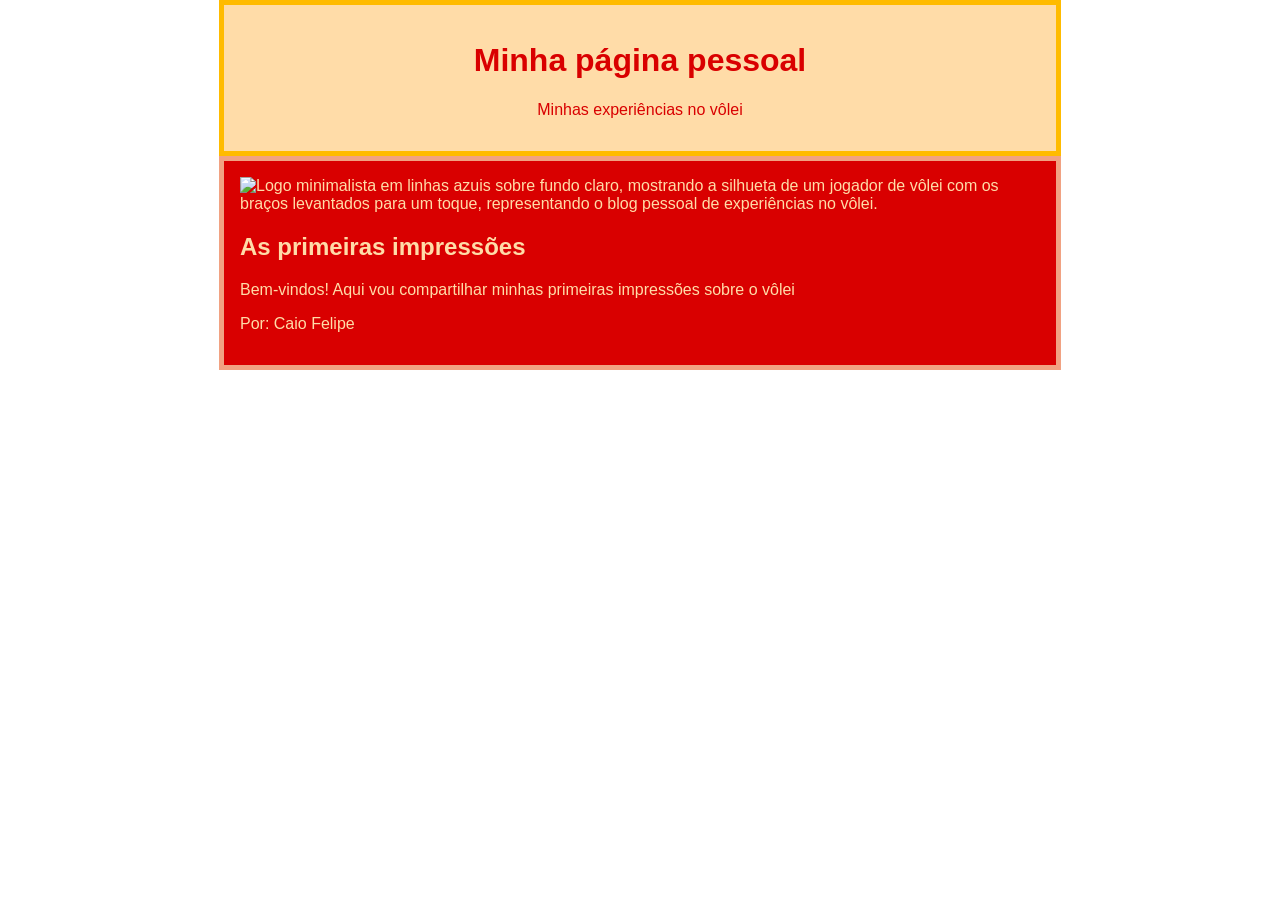
==== index.html @ bdc7987b "Add files via upload" ====
<!DOCTYPE html>
<html lang="pt-br">
<head>
    <meta charset="UTF-8">
    <meta name="viewport" content="width=device-width, initial-scale=1.0">
    <title>Página Pessoal</title>

    <style>
        header {
            background-color: #FFDCA8;
            color: #D90000;
            text-align: center;
            max-width: 800px;
            margin: 0 auto;
            padding:16px;
            border: 5px solid
             #ffbb00;
        }

        main {
            background-color: #D90000;
            color: #FFDCA8;
            max-width: 800px;
            margin: 0 auto;
            padding: 16px;
            border: 5px solid
             #f1a282;
        }

        body {
            margin: 0;
            font-family: Arial, sans-serif;
        }
    </style>
</head>

<body>
    <header>
        <h1>Minha página pessoal</h1>
        <p>Minhas experiências no vôlei</p>
    </header>
    <main>
        <img src="imagem-blog.png" alt="Logo minimalista em linhas azuis sobre fundo claro, mostrando a silhueta de um jogador de vôlei com os braços levantados para um toque, representando o blog pessoal de experiências no vôlei.">
        <h2>As primeiras impressões</h2>
        <p>Bem-vindos! Aqui vou compartilhar minhas primeiras impressões sobre o vôlei</p>
        <p>Por: Caio Felipe</p>
    </main>
</body>
</html>
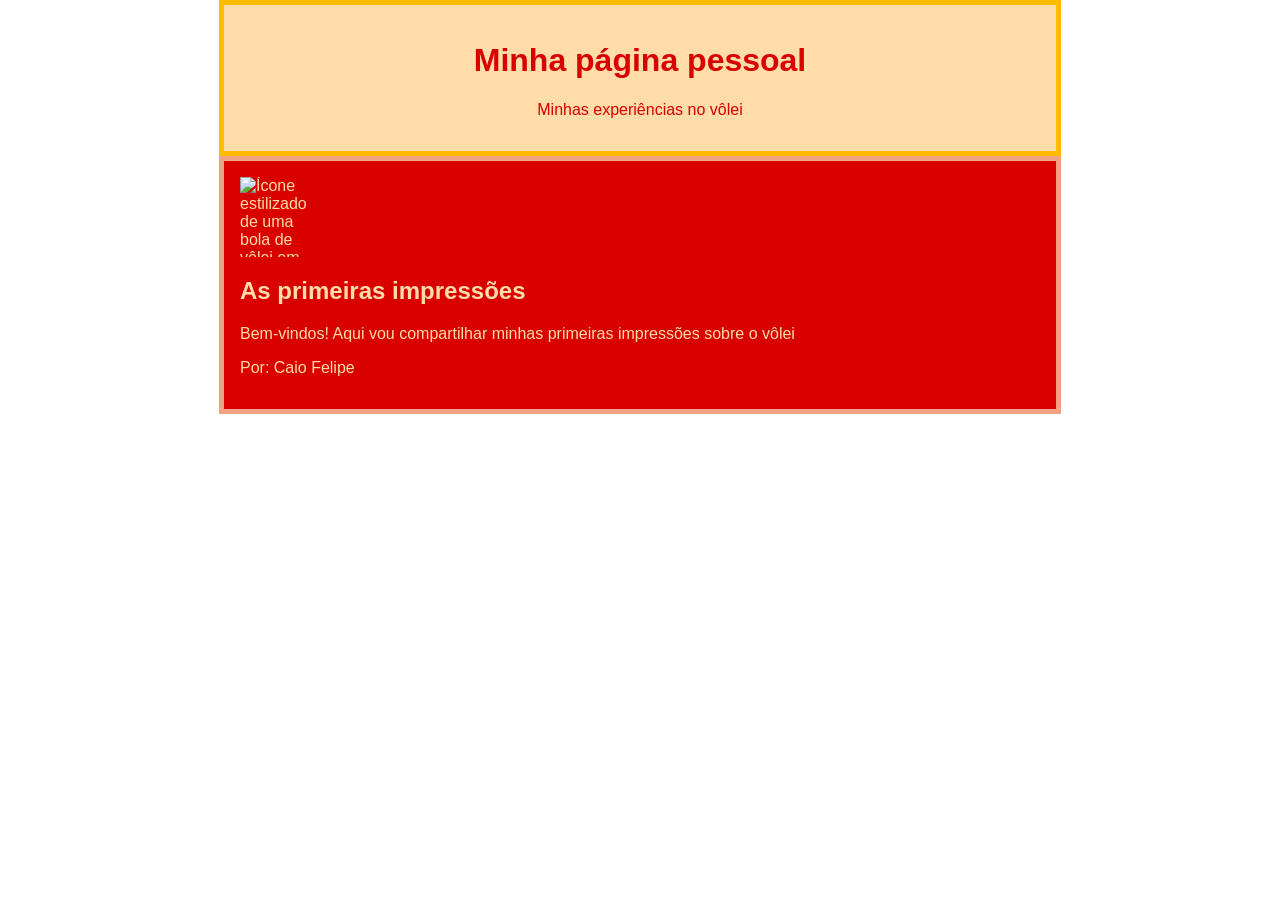
==== commit ec3c697e: "Add files via upload" ====
--- a/index.html
+++ b/index.html
@@ -6,15 +6,19 @@
     <title>Página Pessoal</title>
 
     <style>
+        body {
+            margin: 0;
+            font-family: Arial, sans-serif;
+        }
+
         header {
             background-color: #FFDCA8;
             color: #D90000;
             text-align: center;
             max-width: 800px;
             margin: 0 auto;
-            padding:16px;
-            border: 5px solid
-             #ffbb00;
+            padding: 16px;
+            border: 5px solid #ffbb00; 
         }
 
         main {
@@ -23,13 +27,15 @@
             max-width: 800px;
             margin: 0 auto;
             padding: 16px;
-            border: 5px solid
-             #f1a282;
-        }
+            border: 5px solid #f1a282; 
+        } /* Fechou o main corretamente aqui */
 
-        body {
-            margin: 0;
-            font-family: Arial, sans-serif;
+        /* Criou a classe isolada para a imagem aqui */
+        .logo-volei {
+            width: 80px;
+            height: 80px;
+            display: block;
+            margin-bottom: 15px;
         }
     </style>
 </head>
@@ -40,7 +46,8 @@
         <p>Minhas experiências no vôlei</p>
     </header>
     <main>
-        <img src="imagem-blog.png" alt="Logo minimalista em linhas azuis sobre fundo claro, mostrando a silhueta de um jogador de vôlei com os braços levantados para um toque, representando o blog pessoal de experiências no vôlei.">
+        <img src="imagem-blog.png" class="logo-volei" alt="Ícone estilizado de uma bola de vôlei em movimento com o traçado de uma mão abaixo dela, em tom bege claro (#FFDCA8) centralizado sobre um fundo totalmente vermelho sólido (#D90000).">
+        
         <h2>As primeiras impressões</h2>
         <p>Bem-vindos! Aqui vou compartilhar minhas primeiras impressões sobre o vôlei</p>
         <p>Por: Caio Felipe</p>
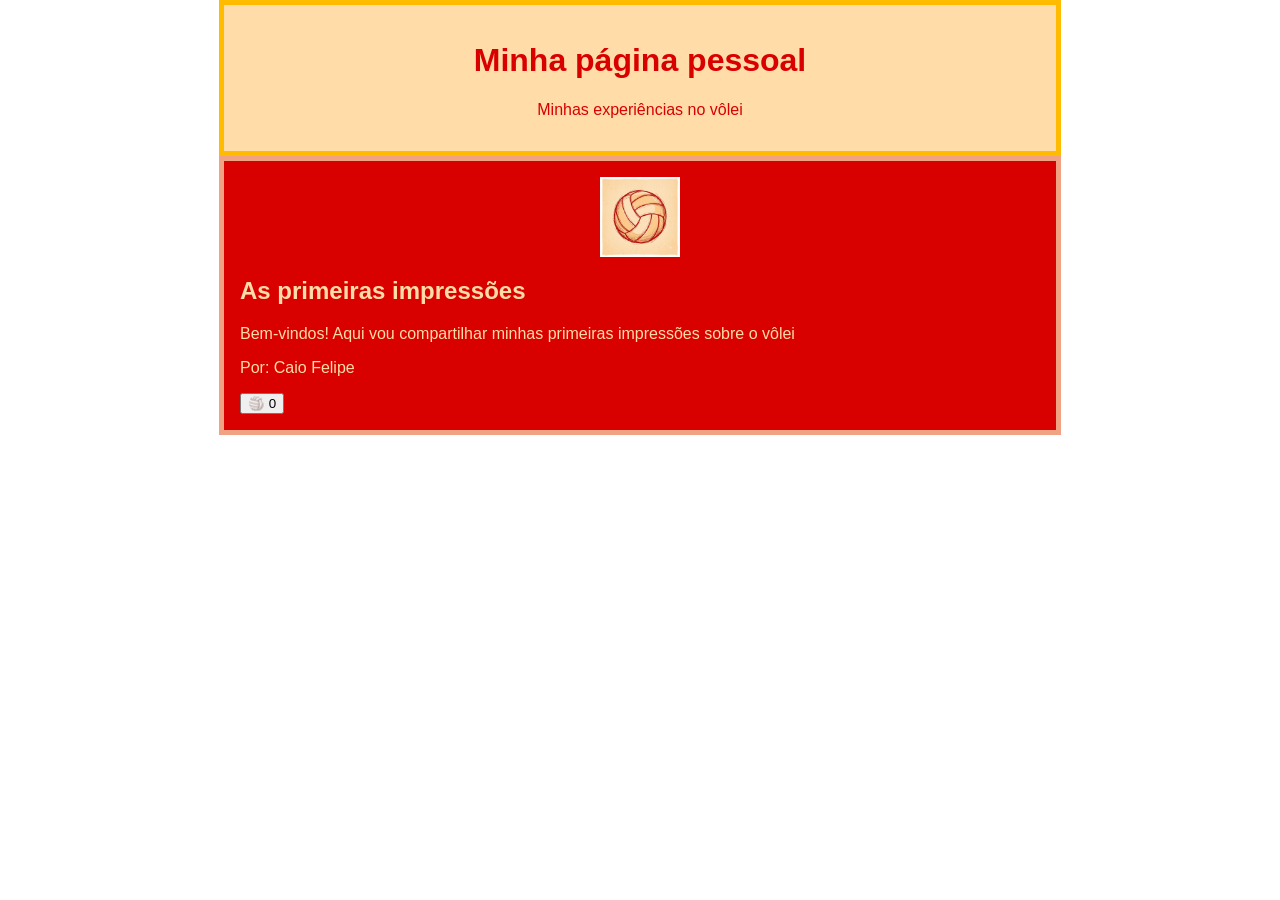
==== commit b2aceded: "Add files via upload" ====
--- a/index.html
+++ b/index.html
@@ -18,7 +18,7 @@
             max-width: 800px;
             margin: 0 auto;
             padding: 16px;
-            border: 5px solid #ffbb00; 
+            border: 5px solid #ffbb00;
         }
 
         main {
@@ -27,16 +27,19 @@
             max-width: 800px;
             margin: 0 auto;
             padding: 16px;
-            border: 5px solid #f1a282; 
-        } /* Fechou o main corretamente aqui */
+            border: 5px solid #f1a282;
+        }
 
-        /* Criou a classe isolada para a imagem aqui */
-        .logo-volei {
-            width: 80px;
-            height: 80px;
+        main img {
+            max-width: 100%;
+            height: auto;
             display: block;
-            margin-bottom: 15px;
+            margin: 0 auto 16px auto;
         }
+        img {
+    width: 80px;
+    height: 80px;
+}
     </style>
 </head>
 
@@ -46,11 +49,23 @@
         <p>Minhas experiências no vôlei</p>
     </header>
     <main>
-        <img src="imagem-blog.png" class="logo-volei" alt="Ícone estilizado de uma bola de vôlei em movimento com o traçado de uma mão abaixo dela, em tom bege claro (#FFDCA8) centralizado sobre um fundo totalmente vermelho sólido (#D90000).">
-        
+        <img src="imagem-01.png" alt="Uma ilustração em estilo de desenho à mão de uma bola de vôlei clássica, centralizada num quadrado. A bola é composta por painéis de cor creme (#FFDCA8) e contornada com traços rústicos e expressivos em vermelho (#D90000). O fundo tem uma textura de papel antigo, com uma borda branca desgastada. A imagem não contém texto e está em formato 1:1.">
+    
         <h2>As primeiras impressões</h2>
         <p>Bem-vindos! Aqui vou compartilhar minhas primeiras impressões sobre o vôlei</p>
         <p>Por: Caio Felipe</p>
+        <button>🏐 <span>0</span></button>
+        
     </main>
 </body>
+<script>
+    const botao = document.querySelector("button");
+    botao.addEventListener("click", botaoClicado);
+
+    function botaoClicado() {
+        console.log("fui cliado");
+        let texto = botao.querySelector("span");
+        texto.textContent++;
+    }
+</script>
 </html>
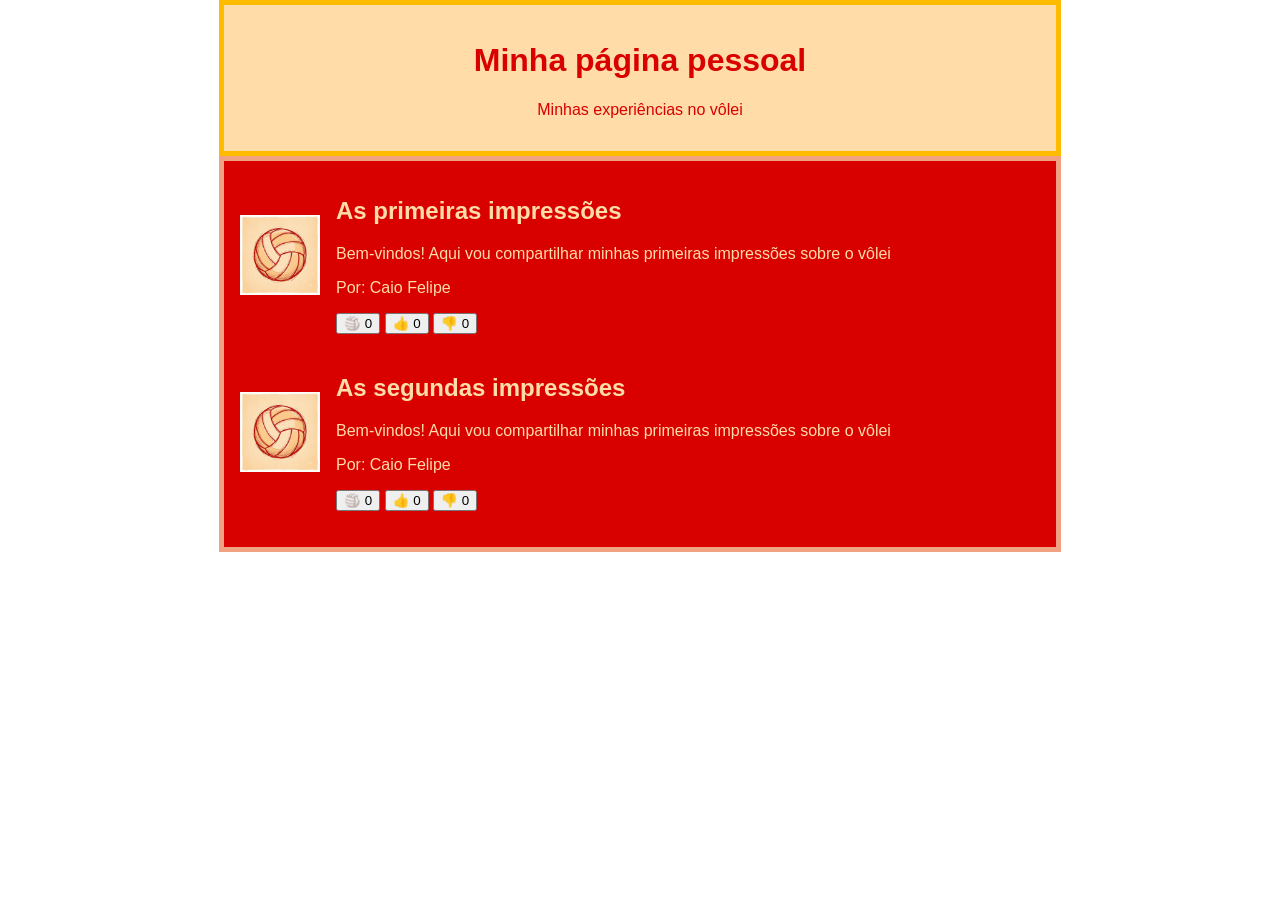
==== commit 49566c94: "Add files via upload" ====
--- a/index.html
+++ b/index.html
@@ -30,16 +30,23 @@
             border: 5px solid #f1a282;
         }
 
+        article {
+            display: flex;
+            align-items: center;
+            gap: 16px;
+            margin-bottom: 20px;
+        }
+
         main img {
             max-width: 100%;
             height: auto;
             display: block;
-            margin: 0 auto 16px auto;
         }
+
         img {
-    width: 80px;
-    height: 80px;
-}
+            width: 80px;
+            height: 80px;
+        }
     </style>
 </head>
 
@@ -48,24 +55,52 @@
         <h1>Minha página pessoal</h1>
         <p>Minhas experiências no vôlei</p>
     </header>
+    
     <main>
-        <img src="imagem-01.png" alt="Uma ilustração em estilo de desenho à mão de uma bola de vôlei clássica, centralizada num quadrado. A bola é composta por painéis de cor creme (#FFDCA8) e contornada com traços rústicos e expressivos em vermelho (#D90000). O fundo tem uma textura de papel antigo, com uma borda branca desgastada. A imagem não contém texto e está em formato 1:1.">
-    
-        <h2>As primeiras impressões</h2>
-        <p>Bem-vindos! Aqui vou compartilhar minhas primeiras impressões sobre o vôlei</p>
-        <p>Por: Caio Felipe</p>
-        <button>🏐 <span>0</span></button>
+        <article>
+            <img src="imagem-01.png" alt="Uma ilustração em estilo de desenho à mão de uma bola de vôlei clássica, centralizada num quadrado. A bola é composta por painéis de cor creme (#FFDCA8) e contornada com traços rústicos e expressivos em vermelho (#D90000). O fundo tem uma textura de papel antigo, com uma borda branca desgastada. A imagem não contém texto e está em formato 1:1.">
+            <div>
+                <h2>As primeiras impressões</h2>
+                <p>Bem-vindos! Aqui vou compartilhar minhas primeiras impressões sobre o vôlei</p>
+                <p>Por: Caio Felipe</p>
+                <button>🏐 <span>0</span></button>
+                <button>👍 <span>0</span></button>
+                <button>👎 <span>0</span></button>
+            </div>
+        </article>
         
+        <article>
+            <img src="imagem-01.png" alt="Uma ilustração em estilo de desenho à mão de uma bola de vôlei clássica, centralizada num quadrado. A bola é composta por painéis de cor creme (#FFDCA8) e contornada com traços rústicos e expressivos em vermelho (#D90000). O fundo tem uma textura de papel antigo, com uma borda branca desgastada. A imagem não contém texto e está em formato 1:1.">
+            <div>
+                <h2>As segundas impressões</h2>
+                <p>Bem-vindos! Aqui vou compartilhar minhas primeiras impressões sobre o vôlei</p>
+                <p>Por: Caio Felipe</p>
+                <button>🏐 <span>0</span></button>
+                <button>👍 <span>0</span></button>
+                <button>👎 <span>0</span></button>
+            </div>
+        </article>
     </main>
+
+    <script>
+        const botoes = document.querySelectorAll("button");
+        
+        botoes.forEach(function(botao) {
+            let curtiu = false;
+            
+            botao.addEventListener("click", function() {
+                console.log("fui clicado");
+                let texto = botao.querySelector("span");
+                
+                if (curtiu === false) {
+                    texto.textContent++;
+                    curtiu = true;
+                } else { 
+                    texto.textContent--;
+                    curtiu = false;
+                }
+            });
+        });
+    </script>
 </body>
-<script>
-    const botao = document.querySelector("button");
-    botao.addEventListener("click", botaoClicado);
-
-    function botaoClicado() {
-        console.log("fui cliado");
-        let texto = botao.querySelector("span");
-        texto.textContent++;
-    }
-</script>
 </html>
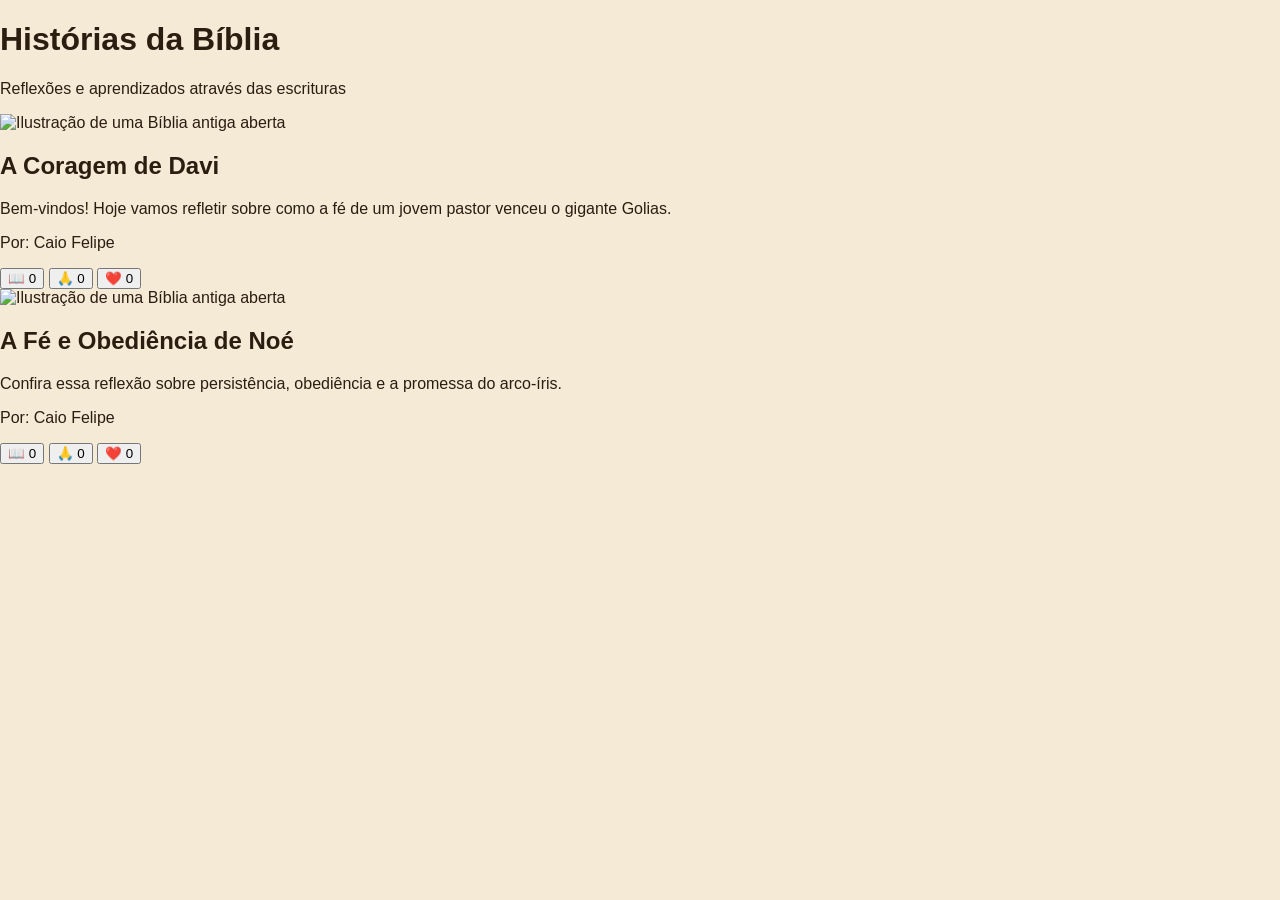
==== commit f19aa84f: "Add files via upload" ====
--- a/index.html
+++ b/index.html
@@ -3,81 +3,49 @@
 <head>
     <meta charset="UTF-8">
     <meta name="viewport" content="width=device-width, initial-scale=1.0">
-    <title>Página Pessoal</title>
+    <title>Histórias Bíblicas</title>
 
     <style>
         body {
             margin: 0;
             font-family: Arial, sans-serif;
-        }
-
-        header {
-            background-color: #FFDCA8;
-            color: #D90000;
-            text-align: center;
-            max-width: 800px;
-            margin: 0 auto;
-            padding: 16px;
-            border: 5px solid #ffbb00;
-        }
-
-        main {
-            background-color: #D90000;
-            color: #FFDCA8;
-            max-width: 800px;
-            margin: 0 auto;
-            padding: 16px;
-            border: 5px solid #f1a282;
-        }
-
-        article {
-            display: flex;
-            align-items: center;
-            gap: 16px;
-            margin-bottom: 20px;
-        }
-
-        main img {
-            max-width: 100%;
-            height: auto;
-            display: block;
-        }
-
-        img {
-            width: 80px;
-            height: 80px;
+            background-color: #F4EAD5;
+            color: #2C1D11;
+}
+        button:hover {
+            background-color: #D6C0A0;
         }
     </style>
 </head>
 
 <body>
     <header>
-        <h1>Minha página pessoal</h1>
-        <p>Minhas experiências no vôlei</p>
+        <h1>Histórias da Bíblia</h1>
+        <p>Reflexões e aprendizados através das escrituras</p>
     </header>
     
     <main>
         <article>
-            <img src="imagem-01.png" alt="Uma ilustração em estilo de desenho à mão de uma bola de vôlei clássica, centralizada num quadrado. A bola é composta por painéis de cor creme (#FFDCA8) e contornada com traços rústicos e expressivos em vermelho (#D90000). O fundo tem uma textura de papel antigo, com uma borda branca desgastada. A imagem não contém texto e está em formato 1:1.">
+            <img src="biblia.png" alt="Ilustração de uma Bíblia antiga aberta">
             <div>
-                <h2>As primeiras impressões</h2>
-                <p>Bem-vindos! Aqui vou compartilhar minhas primeiras impressões sobre o vôlei</p>
+                <h2>A Coragem de Davi</h2>
+                <p>Bem-vindos! Hoje vamos refletir sobre como a fé de um jovem pastor venceu o gigante Golias.</p>
                 <p>Por: Caio Felipe</p>
-                <button>🏐 <span>0</span></button>
-                <button>👍 <span>0</span></button>
-                <button>👎 <span>0</span></button>
+                <button>📖 <span>0</span></button>
+                <button>🙏 <span>0</span></button>
+                <button>❤️ <span>0</span></button>
             </div>
         </article>
         
         <article>
-            <img src="imagem-01.png" alt="Uma ilustração em estilo de desenho à mão de uma bola de vôlei clássica, centralizada num quadrado. A bola é composta por painéis de cor creme (#FFDCA8) e contornada com traços rústicos e expressivos em vermelho (#D90000). O fundo tem uma textura de papel antigo, com uma borda branca desgastada. A imagem não contém texto e está em formato 1:1.">
+            <img src="biblia.png" alt="Ilustração de uma Bíblia antiga aberta">
             <div>
-                <h2>As segundas impressões</h2>
-                <p>Bem-vindos! Aqui vou compartilhar minhas primeiras impressões sobre o vôlei</p>
+                <h2>A Fé e Obediência de Noé</h2>
+                <p>Confira essa reflexão sobre persistência, obediência e a promessa do arco-íris.</p>
                 <p>Por: Caio Felipe</p>
-                <button>🏐 <span>0</span></button>
-                <button>👍 <span>0</span></button>
-                <button>👎 <span>0</span></button>
+                <button>📖 <span>0</span></button>
+                <button>🙏 <span>0</span></button>
+                <button>❤️ <span>0</span></button>
             </div>
         </article>
     </main>
@@ -89,14 +57,13 @@
             let curtiu = false;
             
             botao.addEventListener("click", function() {
-                console.log("fui clicado");
                 let texto = botao.querySelector("span");
                 
                 if (curtiu === false) {
-                    texto.textContent++;
+                    texto.textContent = Number(texto.textContent) + 1;
                     curtiu = true;
                 } else { 
-                    texto.textContent--;
+                    texto.textContent = Number(texto.textContent) - 1;
                     curtiu = false;
                 }
             });
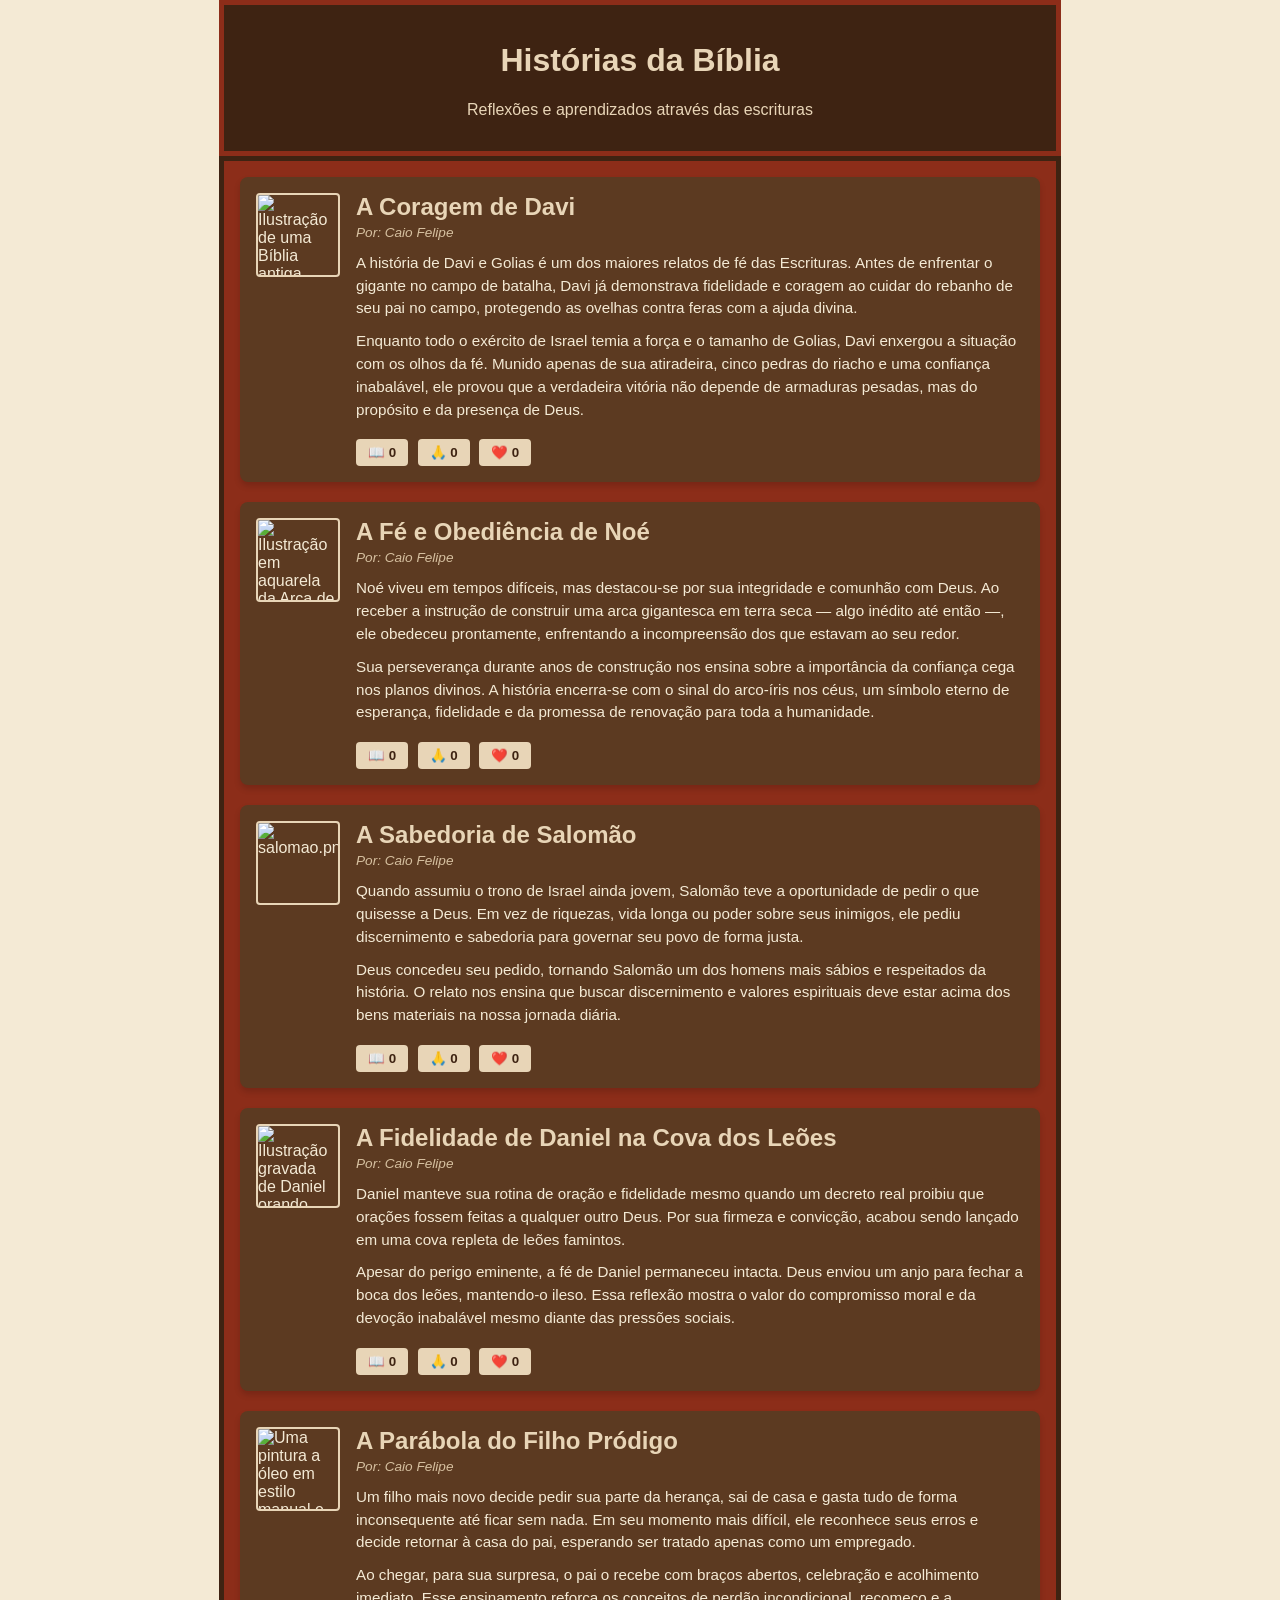
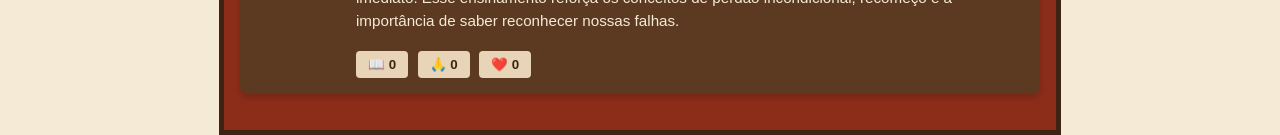
==== commit f73c8a17: "Add files via upload" ====
--- a/index.html
+++ b/index.html
@@ -4,18 +4,7 @@
     <meta charset="UTF-8">
     <meta name="viewport" content="width=device-width, initial-scale=1.0">
     <title>Histórias Bíblicas</title>
-
-    <style>
-        body {
-            margin: 0;
-            font-family: Arial, sans-serif;
-            background-color: #F4EAD5;
-            color: #2C1D11;
-}
-        button:hover {
-            background-color: #D6C0A0;
-        }
-    </style>
+    <link rel="stylesheet" href="style.css">
 </head>
 
 <body>
@@ -25,27 +14,103 @@
     </header>
     
     <main>
+        <!-- História 1 -->
         <article>
-            <img src="biblia.png" alt="Ilustração de uma Bíblia antiga aberta">
-            <div>
+            <img src="davi.png" alt="Ilustração de uma Bíblia antiga aberta mostrando o jovem Davi enfrentando o gigante Golias">
+            <div class="conteudo-card">
                 <h2>A Coragem de Davi</h2>
-                <p>Bem-vindos! Hoje vamos refletir sobre como a fé de um jovem pastor venceu o gigante Golias.</p>
-                <p>Por: Caio Felipe</p>
-                <button>📖 <span>0</span></button>
-                <button>🙏 <span>0</span></button>
-                <button>❤️ <span>0</span></button>
+                <p class="autor">Por: Caio Felipe</p>
+
+                <div class="texto-historia">
+                    <p>A história de Davi e Golias é um dos maiores relatos de fé das Escrituras. Antes de enfrentar o gigante no campo de batalha, Davi já demonstrava fidelidade e coragem ao cuidar do rebanho de seu pai no campo, protegendo as ovelhas contra feras com a ajuda divina.</p>
+                    <p>Enquanto todo o exército de Israel temia a força e o tamanho de Golias, Davi enxergou a situação com os olhos da fé. Munido apenas de sua atiradeira, cinco pedras do riacho e uma confiança inabalável, ele provou que a verdadeira vitória não depende de armaduras pesadas, mas do propósito e da presença de Deus.</p>
+                </div>
+
+                <div class="botoes-interacao">
+                    <button>📖 <span>0</span></button>
+                    <button>🙏 <span>0</span></button>
+                    <button>❤️ <span>0</span></button>
+                </div>
             </div>
         </article>
-        
+
+        <!-- História 2 -->
         <article>
-            <img src="biblia.png" alt="Ilustração de uma Bíblia antiga aberta">
-            <div>
+            <img src="noe.png" alt="Ilustração em aquarela da Arca de Noé com animais, uma pomba e um arco-íris ao fundo">
+            <div class="conteudo-card">
                 <h2>A Fé e Obediência de Noé</h2>
-                <p>Confira essa reflexão sobre persistência, obediência e a promessa do arco-íris.</p>
-                <p>Por: Caio Felipe</p>
-                <button>📖 <span>0</span></button>
-                <button>🙏 <span>0</span></button>
-                <button>❤️ <span>0</span></button>
+                <p class="autor">Por: Caio Felipe</p>
+
+                <div class="texto-historia">
+                    <p>Noé viveu em tempos difíceis, mas destacou-se por sua integridade e comunhão com Deus. Ao receber a instrução de construir uma arca gigantesca em terra seca — algo inédito até então —, ele obedeceu prontamente, enfrentando a incompreensão dos que estavam ao seu redor.</p>
+                    <p>Sua perseverança durante anos de construção nos ensina sobre a importância da confiança cega nos planos divinos. A história encerra-se com o sinal do arco-íris nos céus, um símbolo eterno de esperança, fidelidade e da promessa de renovação para toda a humanidade.</p>
+                </div>
+
+                <div class="botoes-interacao">
+                    <button>📖 <span>0</span></button>
+                    <button>🙏 <span>0</span></button>
+                    <button>❤️ <span>0</span></button>
+                </div>
+            </div>
+        </article>
+
+        <!-- História 3 -->
+        <article>
+            <img src="salomao.png" alt="salomao.png" alt="Ilustração de estilo manual do Rei Salomão sentado em um trono de pedra, segurando um cetro e um livro aberto, enquanto uma pomba branca desce em direção a ele.">
+            <div class="conteudo-card">
+                <h2>A Sabedoria de Salomão</h2>
+                <p class="autor">Por: Caio Felipe</p>
+
+                <div class="texto-historia">
+                    <p>Quando assumiu o trono de Israel ainda jovem, Salomão teve a oportunidade de pedir o que quisesse a Deus. Em vez de riquezas, vida longa ou poder sobre seus inimigos, ele pediu discernimento e sabedoria para governar seu povo de forma justa.</p>
+                    <p>Deus concedeu seu pedido, tornando Salomão um dos homens mais sábios e respeitados da história. O relato nos ensina que buscar discernimento e valores espirituais deve estar acima dos bens materiais na nossa jornada diária.</p>
+                </div>
+
+                <div class="botoes-interacao">
+                    <button>📖 <span>0</span></button>
+                    <button>🙏 <span>0</span></button>
+                    <button>❤️ <span>0</span></button>
+                </div>
+            </div>
+        </article>
+
+        <!-- História 4 -->
+        <article>
+            <img src="daniel.png" alt="Ilustração gravada de Daniel orando pacificamente cercado por leões em uma cova de pedra">
+            <div class="conteudo-card">
+                <h2>A Fidelidade de Daniel na Cova dos Leões</h2>
+                <p class="autor">Por: Caio Felipe</p>
+
+                <div class="texto-historia">
+                    <p>Daniel manteve sua rotina de oração e fidelidade mesmo quando um decreto real proibiu que orações fossem feitas a qualquer outro Deus. Por sua firmeza e convicção, acabou sendo lançado em uma cova repleta de leões famintos.</p>
+                    <p>Apesar do perigo eminente, a fé de Daniel permaneceu intacta. Deus enviou um anjo para fechar a boca dos leões, mantendo-o ileso. Essa reflexão mostra o valor do compromisso moral e da devoção inabalável mesmo diante das pressões sociais.</p>
+                </div>
+
+                <div class="botoes-interacao">
+                    <button>📖 <span>0</span></button>
+                    <button>🙏 <span>0</span></button>
+                    <button>❤️ <span>0</span></button>
+                </div>
+            </div>
+        </article>
+
+        <!-- História 5 -->
+        <article>
+            <img src="filho.png" alt="Uma pintura a óleo em estilo manual e rústico, mostrando o abraço emocionado entre o pai, de barba branca e túnica amarela, e seu filho pródigo, com roupas humildes e de joelhos. O fundo tem tons terrosos e uma casa simples de pedra no campo.">
+            <div class="conteudo-card">
+                <h2>A Parábola do Filho Pródigo</h2>
+                <p class="autor">Por: Caio Felipe</p>
+
+                <div class="texto-historia">
+                    <p>Um filho mais novo decide pedir sua parte da herança, sai de casa e gasta tudo de forma inconsequente até ficar sem nada. Em seu momento mais difícil, ele reconhece seus erros e decide retornar à casa do pai, esperando ser tratado apenas como um empregado.</p>
+                    <p>Ao chegar, para sua surpresa, o pai o recebe com braços abertos, celebração e acolhimento imediato. Esse ensinamento reforça os conceitos de perdão incondicional, recomeço e a importância de saber reconhecer nossas falhas.</p>
+                </div>
+
+                <div class="botoes-interacao">
+                    <button>📖 <span>0</span></button>
+                    <button>🙏 <span>0</span></button>
+                    <button>❤️ <span>0</span></button>
+                </div>
             </div>
         </article>
     </main>
--- a/style.css
+++ b/style.css
@@ -0,0 +1,89 @@
+body {
+    margin: 0;
+    font-family: Arial, sans-serif;
+    background-color: #F4EAD5;
+    color: #2C1D11;
+}
+
+header {
+    background-color: #3E2312;
+    color: #E8D5B7;
+    text-align: center;
+    max-width: 800px;
+    margin: 0 auto;
+    padding: 16px;
+    border: 5px solid #8C2D19;
+}
+
+main {
+    background-color: #8C2D19;
+    color: #F4EAD5;
+    max-width: 800px;
+    margin: 0 auto;
+    padding: 16px;
+    border: 5px solid #3E2312;
+}
+
+article {
+    display: flex;
+    align-items: flex-start;
+    gap: 16px;
+    margin-bottom: 20px;
+    background-color: #5C3A21;
+    padding: 16px;
+    border-radius: 8px;
+    box-shadow: 0 4px 6px rgba(0, 0, 0, 0.15);
+}
+
+img {
+    width: 80px;
+    height: 80px;
+    border-radius: 4px;
+    object-fit: cover;
+    border: 2px solid #E8D5B7;
+    flex-shrink: 0;
+}
+
+.conteudo-card {
+    display: flex;
+    flex-direction: column;
+}
+
+h2 {
+    margin: 0 0 4px 0;
+    color: #E8D5B7;
+}
+
+.autor {
+    font-style: italic;
+    font-size: 0.85rem;
+    margin: 0 0 12px 0;
+    color: #D6C0A0;
+}
+
+.texto-historia p {
+    margin: 0 0 10px 0;
+    line-height: 1.5;
+    font-size: 0.95rem;
+    color: #F4EAD5;
+}
+
+.botoes-interacao {
+    margin-top: 8px;
+}
+
+button {
+    background-color: #E8D5B7;
+    border: none;
+    padding: 6px 12px;
+    border-radius: 4px;
+    font-weight: bold;
+    cursor: pointer;
+    margin-right: 5px;
+    color: #3E2312;
+    transition: background-color 0.2s;
+}
+
+button:hover {
+    background-color: #D6C0A0;
+}
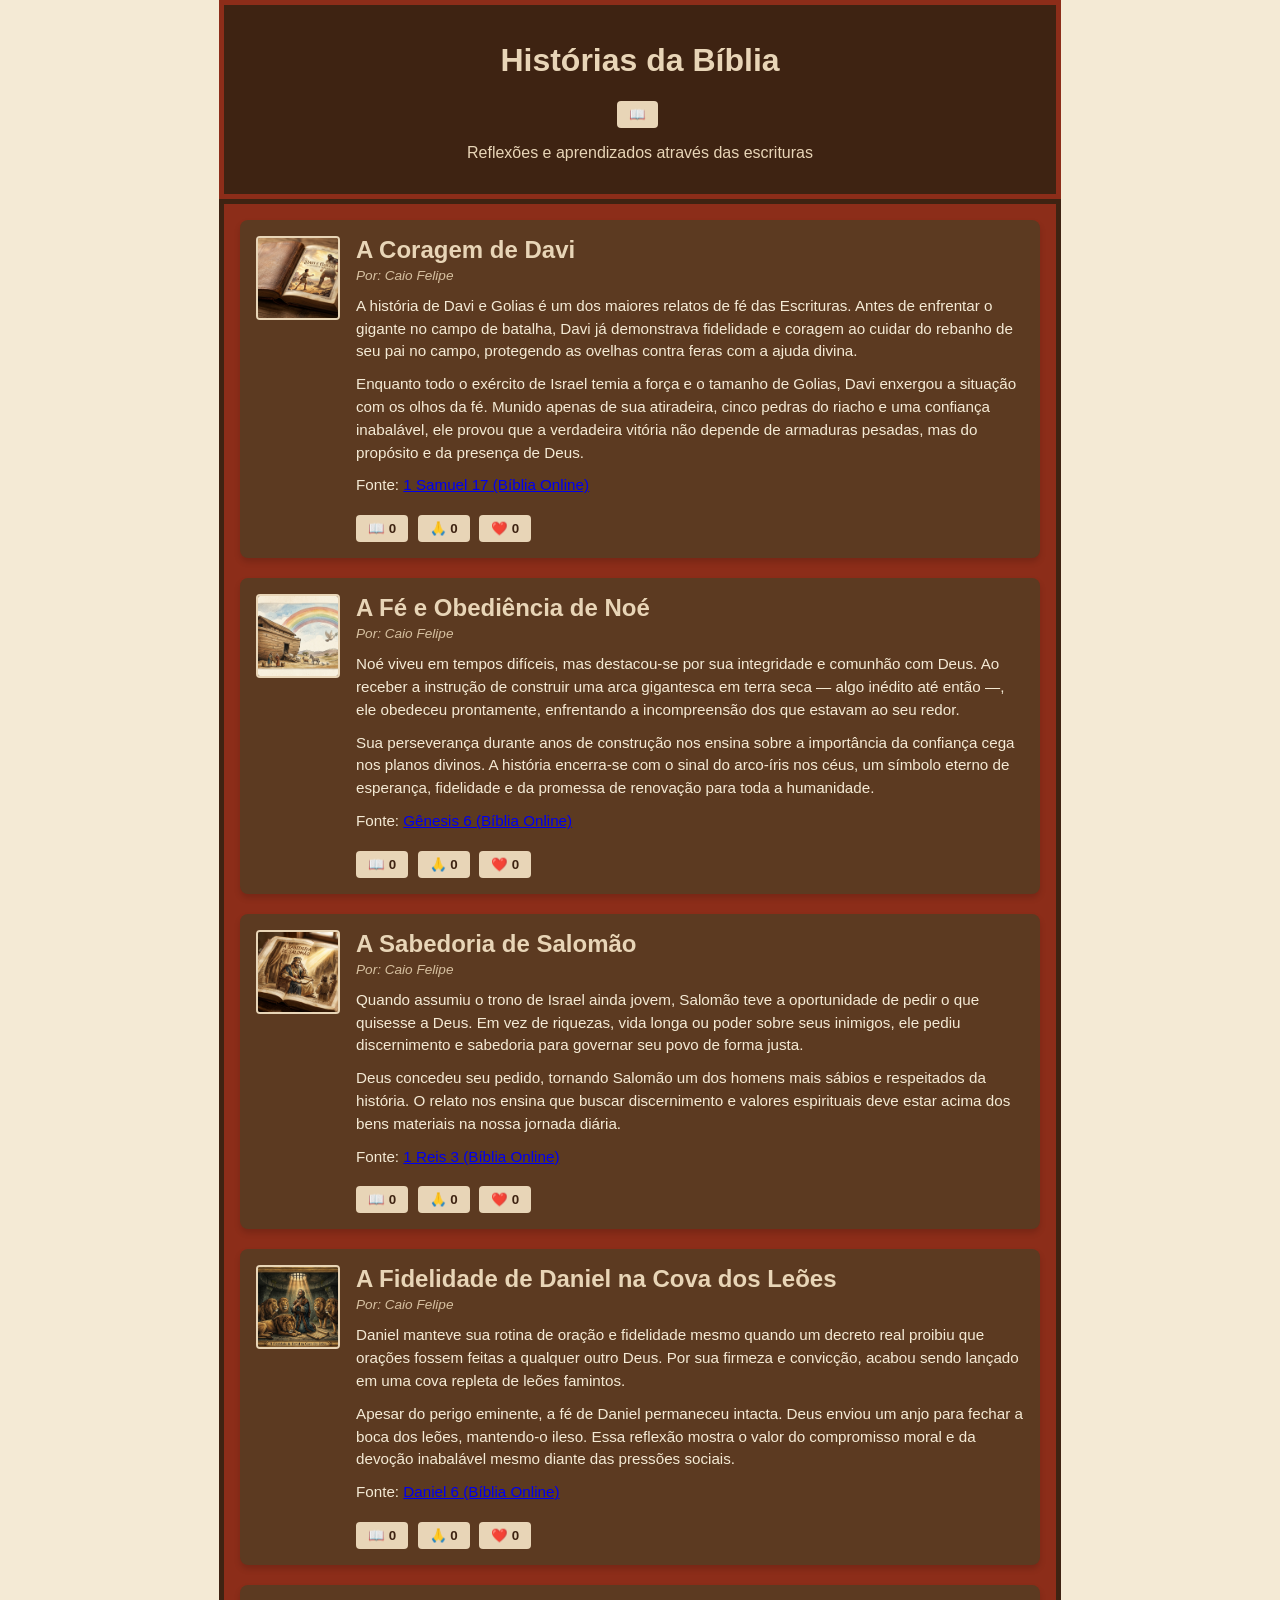
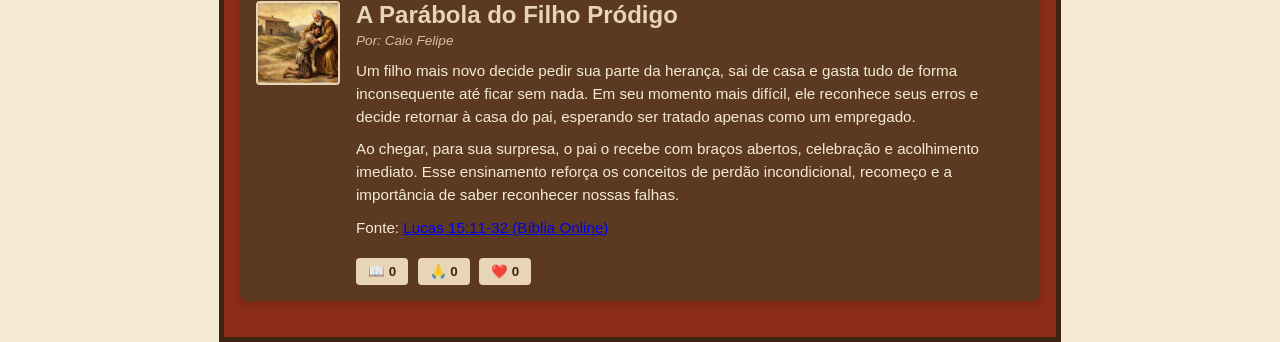
==== commit 85ee24b6: "Add files via upload" ====
--- a/index.html
+++ b/index.html
@@ -9,7 +9,13 @@
 
 <body>
     <header>
-        <h1>Histórias da Bíblia</h1>
+        <div class="topo-header">
+            <h1>Histórias da Bíblia</h1>
+            <!-- Botão de alternar tema -->
+            <button id="toggle-theme" class="btn-tema" aria-label="Alternar modo escuro e claro">
+                <span class="icone-biblia">📖</span>
+            </button>
+        </div>
         <p>Reflexões e aprendizados através das escrituras</p>
     </header>
     
@@ -24,12 +30,13 @@
                 <div class="texto-historia">
                     <p>A história de Davi e Golias é um dos maiores relatos de fé das Escrituras. Antes de enfrentar o gigante no campo de batalha, Davi já demonstrava fidelidade e coragem ao cuidar do rebanho de seu pai no campo, protegendo as ovelhas contra feras com a ajuda divina.</p>
                     <p>Enquanto todo o exército de Israel temia a força e o tamanho de Golias, Davi enxergou a situação com os olhos da fé. Munido apenas de sua atiradeira, cinco pedras do riacho e uma confiança inabalável, ele provou que a verdadeira vitória não depende de armaduras pesadas, mas do propósito e da presença de Deus.</p>
+                    <p class="artigo-fonte">Fonte: <a href="https://www.bibliaonline.com.br/nvi/1sm/17" target="_blank" rel="noopener noreferrer">1 Samuel 17 (Bíblia Online)</a></p>
                 </div>
 
                 <div class="botoes-interacao">
-                    <button>📖 <span>0</span></button>
-                    <button>🙏 <span>0</span></button>
-                    <button>❤️ <span>0</span></button>
+                    <button class="btn-interacao">📖 <span>0</span></button>
+                    <button class="btn-interacao">🙏 <span>0</span></button>
+                    <button class="btn-interacao">❤️ <span>0</span></button>
                 </div>
             </div>
         </article>
@@ -44,19 +51,20 @@
                 <div class="texto-historia">
                     <p>Noé viveu em tempos difíceis, mas destacou-se por sua integridade e comunhão com Deus. Ao receber a instrução de construir uma arca gigantesca em terra seca — algo inédito até então —, ele obedeceu prontamente, enfrentando a incompreensão dos que estavam ao seu redor.</p>
                     <p>Sua perseverança durante anos de construção nos ensina sobre a importância da confiança cega nos planos divinos. A história encerra-se com o sinal do arco-íris nos céus, um símbolo eterno de esperança, fidelidade e da promessa de renovação para toda a humanidade.</p>
+                    <p class="artigo-fonte">Fonte: <a href="https://www.bibliaonline.com.br/nvi/gn/6" target="_blank" rel="noopener noreferrer">Gênesis 6 (Bíblia Online)</a></p>
                 </div>
 
                 <div class="botoes-interacao">
-                    <button>📖 <span>0</span></button>
-                    <button>🙏 <span>0</span></button>
-                    <button>❤️ <span>0</span></button>
+                    <button class="btn-interacao">📖 <span>0</span></button>
+                    <button class="btn-interacao">🙏 <span>0</span></button>
+                    <button class="btn-interacao">❤️ <span>0</span></button>
                 </div>
             </div>
         </article>
 
         <!-- História 3 -->
         <article>
-            <img src="salomao.png" alt="salomao.png" alt="Ilustração de estilo manual do Rei Salomão sentado em um trono de pedra, segurando um cetro e um livro aberto, enquanto uma pomba branca desce em direção a ele.">
+            <img src="salomao.png" alt="Ilustração de estilo manual do Rei Salomão sentado em um trono de pedra, segurando um cetro e um livro aberto, enquanto uma pomba branca desce em direção a ele.">
             <div class="conteudo-card">
                 <h2>A Sabedoria de Salomão</h2>
                 <p class="autor">Por: Caio Felipe</p>
@@ -64,12 +72,13 @@
                 <div class="texto-historia">
                     <p>Quando assumiu o trono de Israel ainda jovem, Salomão teve a oportunidade de pedir o que quisesse a Deus. Em vez de riquezas, vida longa ou poder sobre seus inimigos, ele pediu discernimento e sabedoria para governar seu povo de forma justa.</p>
                     <p>Deus concedeu seu pedido, tornando Salomão um dos homens mais sábios e respeitados da história. O relato nos ensina que buscar discernimento e valores espirituais deve estar acima dos bens materiais na nossa jornada diária.</p>
+                    <p class="artigo-fonte">Fonte: <a href="https://www.bibliaonline.com.br/nvi/1rs/3" target="_blank" rel="noopener noreferrer">1 Reis 3 (Bíblia Online)</a></p>
                 </div>
 
                 <div class="botoes-interacao">
-                    <button>📖 <span>0</span></button>
-                    <button>🙏 <span>0</span></button>
-                    <button>❤️ <span>0</span></button>
+                    <button class="btn-interacao">📖 <span>0</span></button>
+                    <button class="btn-interacao">🙏 <span>0</span></button>
+                    <button class="btn-interacao">❤️ <span>0</span></button>
                 </div>
             </div>
         </article>
@@ -84,12 +93,13 @@
                 <div class="texto-historia">
                     <p>Daniel manteve sua rotina de oração e fidelidade mesmo quando um decreto real proibiu que orações fossem feitas a qualquer outro Deus. Por sua firmeza e convicção, acabou sendo lançado em uma cova repleta de leões famintos.</p>
                     <p>Apesar do perigo eminente, a fé de Daniel permaneceu intacta. Deus enviou um anjo para fechar a boca dos leões, mantendo-o ileso. Essa reflexão mostra o valor do compromisso moral e da devoção inabalável mesmo diante das pressões sociais.</p>
+                    <p class="artigo-fonte">Fonte: <a href="https://www.bibliaonline.com.br/nvi/dn/6" target="_blank" rel="noopener noreferrer">Daniel 6 (Bíblia Online)</a></p>
                 </div>
 
                 <div class="botoes-interacao">
-                    <button>📖 <span>0</span></button>
-                    <button>🙏 <span>0</span></button>
-                    <button>❤️ <span>0</span></button>
+                    <button class="btn-interacao">📖 <span>0</span></button>
+                    <button class="btn-interacao">🙏 <span>0</span></button>
+                    <button class="btn-interacao">❤️ <span>0</span></button>
                 </div>
             </div>
         </article>
@@ -104,21 +114,23 @@
                 <div class="texto-historia">
                     <p>Um filho mais novo decide pedir sua parte da herança, sai de casa e gasta tudo de forma inconsequente até ficar sem nada. Em seu momento mais difícil, ele reconhece seus erros e decide retornar à casa do pai, esperando ser tratado apenas como um empregado.</p>
                     <p>Ao chegar, para sua surpresa, o pai o recebe com braços abertos, celebração e acolhimento imediato. Esse ensinamento reforça os conceitos de perdão incondicional, recomeço e a importância de saber reconhecer nossas falhas.</p>
+                    <p class="artigo-fonte">Fonte: <a href="https://www.bibliaonline.com.br/nvi/lc/15/11-32" target="_blank" rel="noopener noreferrer">Lucas 15:11-32 (Bíblia Online)</a></p>
                 </div>
 
                 <div class="botoes-interacao">
-                    <button>📖 <span>0</span></button>
-                    <button>🙏 <span>0</span></button>
-                    <button>❤️ <span>0</span></button>
+                    <button class="btn-interacao">📖 <span>0</span></button>
+                    <button class="btn-interacao">🙏 <span>0</span></button>
+                    <button class="btn-interacao">❤️ <span>0</span></button>
                 </div>
             </div>
         </article>
     </main>
 
     <script>
-        const botoes = document.querySelectorAll("button");
+        // Lógica para os botões de reação
+        const botoesReacao = document.querySelectorAll(".botoes-interacao .btn-interacao");
         
-        botoes.forEach(function(botao) {
+        botoesReacao.forEach(function(botao) {
             let curtiu = false;
             
             botao.addEventListener("click", function() {
@@ -133,6 +145,13 @@
                 }
             });
         });
+
+        // Lógica para alternar o modo escuro
+        const btnTema = document.getElementById("toggle-theme");
+        
+        btnTema.addEventListener("click", function() {
+            document.body.classList.toggle("dark-mode");
+        });
     </script>
 </body>
 </html>
